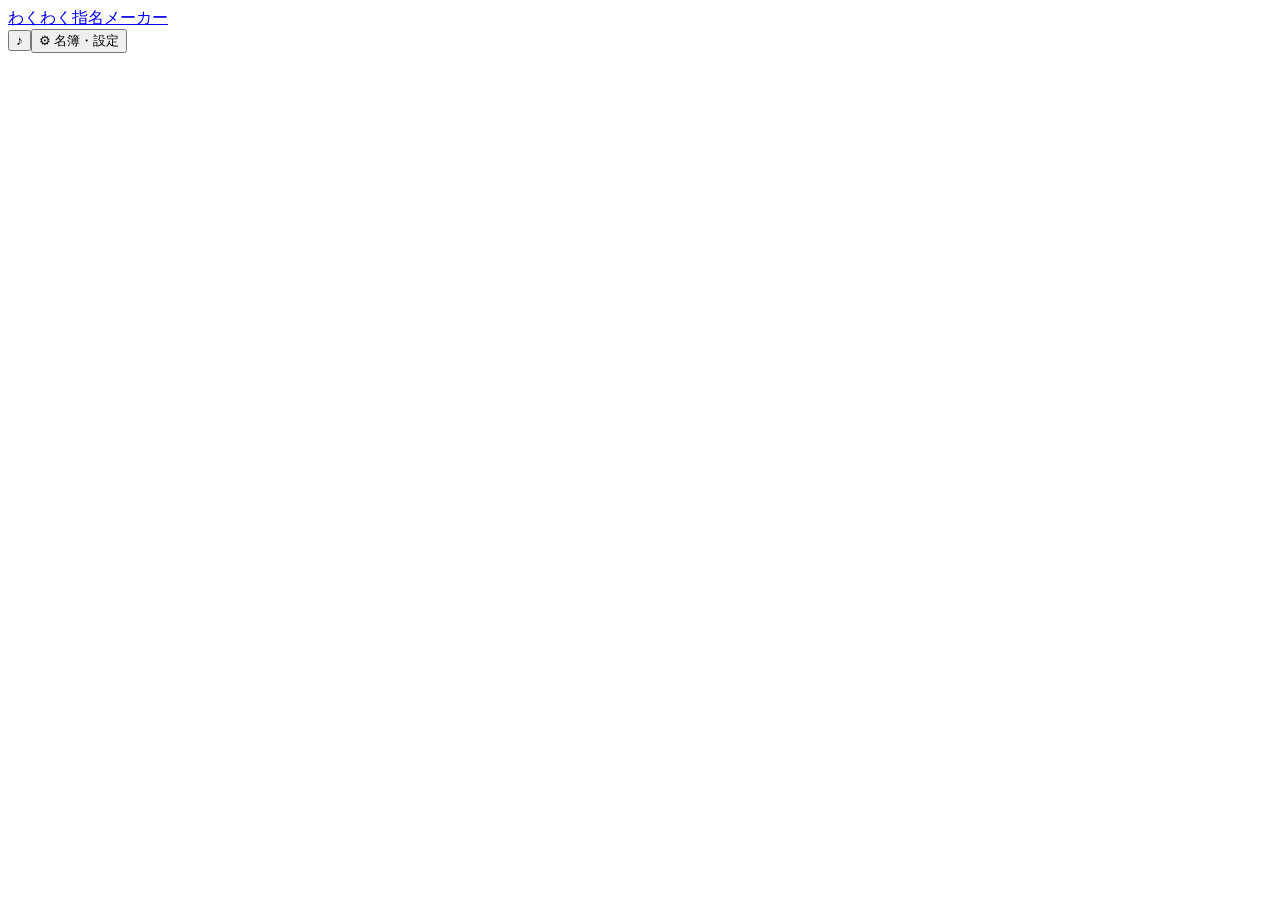
==== index.html @ ee7189a1 "Add application shell" ====
<!doctype html>
<html lang="ja">
<head>
  <meta charset="utf-8">
  <meta name="viewport" content="width=device-width, initial-scale=1">
  <title>わくわく指名メーカー</title>
  <link rel="stylesheet" href="style.css">
</head>
<body>
  <header class="topbar">
    <a class="brand" href="#home">わくわく<span>指名</span>メーカー</a>
    <div class="top-actions"><button id="soundButton" class="icon-button" aria-label="音のオンオフ">♪</button><button id="settingsButton" class="plain-button">⚙ 名簿・設定</button></div>
  </header>
  <main id="app"></main>
  <dialog id="settingsDialog"></dialog>
  <dialog id="historyDialog"></dialog>
  <script src="app.js"></script>
</body>
</html>
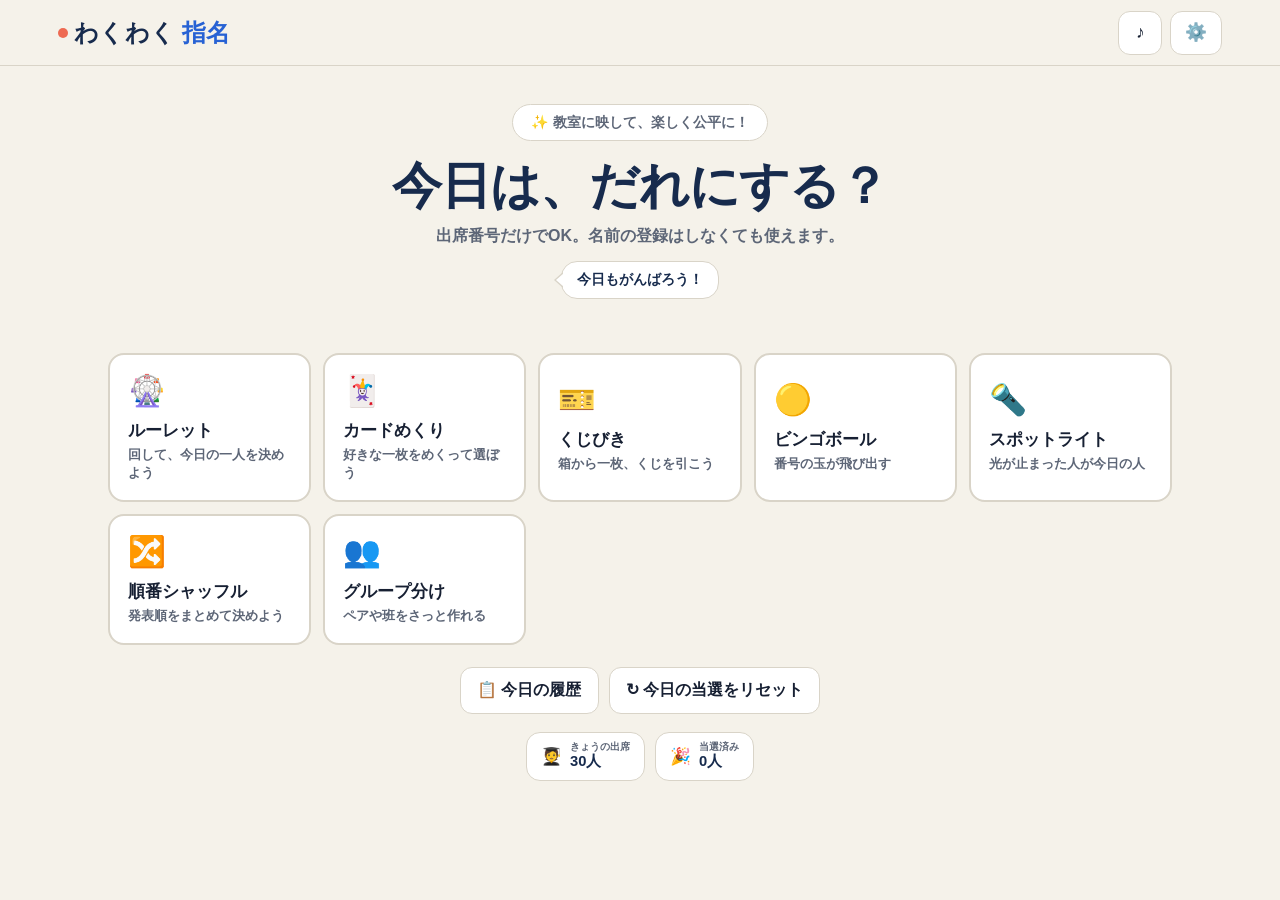
==== commit b34e2133: "Rename わくわく指名 (1).html to index.html" ====
--- a/index.html
+++ b/index.html
@@ -1,19 +1,691 @@
 <!doctype html>
 <html lang="ja">
 <head>
-  <meta charset="utf-8">
-  <meta name="viewport" content="width=device-width, initial-scale=1">
-  <title>わくわく指名メーカー</title>
-  <link rel="stylesheet" href="style.css">
+<meta charset="UTF-8">
+<meta name="viewport" content="width=device-width, initial-scale=1, maximum-scale=1">
+<title>わくわく指名</title>
+<style>
+:root{
+  --ink:#172033; --sub:#5d6677; --navy:#172b4d;
+  --blue:#2762d4; --blue-dark:#1c4fc0;
+  --sky:#eef2f8; --amber:#e7a72d; --amber-dark:#c98d17;
+  --coral:#ee6a52; --coral-dark:#d94f38; --green:#2f8b68; --violet:#8558c7;
+  --line:#d9d4c8; --paper:#f5f2ea;
+  --shadow:0 18px 50px rgba(23,32,51,.09);
+  --shadow-lg:0 22px 55px rgba(23,32,51,.16);
+  --r-lg:22px; --r-md:16px; --r-sm:10px;
+}
+*{box-sizing:border-box}
+html,body{height:100%}
+button,a,input,.chip,.mode-card,.draw-card,.person-tile{touch-action:manipulation;-webkit-tap-highlight-color:transparent}
+body{
+  margin:0;color:var(--ink);
+  font-family:"Hiragino Sans","Hiragino Kaku Gothic ProN","Yu Gothic UI","Yu Gothic",sans-serif;
+  background:var(--paper);
+  min-height:100vh;
+}
+button{font:inherit;color:inherit;border:0;cursor:pointer;background:none}
+h1,h2,h3{font-weight:900}
+.topbar{height:66px;padding:0 4.5vw;display:flex;align-items:center;justify-content:space-between;background:rgba(245,242,234,.94);border-bottom:1px solid var(--line);backdrop-filter:blur(10px);position:sticky;top:0;z-index:5}
+.brand{font-size:clamp(1.15rem,2.2vw,1.5rem);font-weight:900;color:var(--navy);letter-spacing:.02em;display:flex;align-items:center;gap:6px}
+.brand .dot{width:10px;height:10px;border-radius:50%;background:var(--coral);display:inline-block}
+.top-actions{display:flex;gap:8px}
+.icon-button{background:#fff;border:1px solid var(--line);border-radius:12px;min-width:44px;min-height:44px;padding:9px 14px;font-size:1.1rem;transition:.15s}
+.icon-button:hover{transform:translateY(-1px);box-shadow:var(--shadow)}
+.icon-button:active{transform:translateY(0);background:var(--sky)}
+main{max-width:1180px;margin:auto;padding:30px 4.5vw 60px}
+.hero{text-align:center;padding:8px 0 24px}
+.hero .notice{background:#fff;border:1px solid var(--line);border-radius:999px;padding:8px 18px;display:inline-flex;gap:8px;color:var(--sub);font-weight:700;font-size:.88rem}
+.hero h1{font-size:clamp(1.85rem,4.4vw,3.1rem);margin:12px 0 6px;color:var(--navy);letter-spacing:-.02em}
+.hero p{color:var(--sub);font-weight:600;margin:0}
+.navi-comment{display:flex;align-items:center;justify-content:center;gap:10px;margin:14px 0 4px;flex-wrap:wrap}
+.navi-avatar{width:60px;height:60px;object-fit:contain;flex-shrink:0}
+.navi-bubble{position:relative;background:#fff;border:1px solid var(--line);border-radius:16px;padding:9px 15px;font-weight:800;font-size:.85rem;color:var(--navy);max-width:min(280px,80vw)}
+.navi-bubble:before,.navi-bubble:after{content:"";position:absolute;top:50%;transform:translateY(-50%);border-style:solid;border-color:transparent}
+.navi-bubble:before{left:-8px;border-width:8px 9px 8px 0;border-right-color:var(--line)}
+.navi-bubble:after{left:-6.5px;border-width:7px 8px 7px 0;border-right-color:#fff}
+@media(max-width:480px){
+  .navi-comment{flex-direction:column;gap:4px}
+  .navi-bubble:before,.navi-bubble:after{display:none}
+}
+.mode-grid{display:grid;grid-template-columns:repeat(auto-fit,minmax(185px,1fr));gap:12px;margin-top:26px}
+.mode-card{appearance:none;min-height:118px;padding:18px;border-radius:var(--r-md);text-align:left;background:#fff;border:2px solid var(--line);transition:.15s border-color,.15s transform,.15s box-shadow}
+.mode-card:hover{transform:translateY(-2px);border-color:var(--blue);box-shadow:var(--shadow)}
+.mode-card:active{transform:translateY(0)}
+.mode-card .emoji{font-size:1.9rem;display:block;margin-bottom:10px}
+.mode-card h2{font-size:1.05rem;margin:0 0 4px}
+.mode-card p{margin:0;color:var(--sub);font-size:.82rem;font-weight:600}
+.home-tools{margin-top:22px;display:flex;justify-content:center;gap:10px;flex-wrap:wrap}
+.tool-button{border-radius:12px;background:#fff;padding:12px 16px;min-height:44px;border:1px solid var(--line);font-weight:800;transition:.15s}
+.tool-button:hover{transform:translateY(-1px);box-shadow:var(--shadow)}
+.tool-button:active{transform:translateY(0);background:var(--sky)}
+.roster-status{display:flex;justify-content:center;gap:10px;flex-wrap:wrap;margin-top:18px}
+.status-pill{display:flex;align-items:center;gap:8px;background:#fff;border:1px solid var(--line);border-radius:14px;padding:9px 14px;min-height:46px}
+.status-pill .ic{font-size:1.05rem}
+.status-pill .lb{display:block;font-size:.62rem;font-weight:800;color:var(--sub);line-height:1.1}
+.status-pill .vl{display:block;font-size:.92rem;font-weight:900;line-height:1.2;color:var(--navy)}
+.screen{min-height:70vh}
+.mode-head{display:flex;align-items:center;gap:16px;justify-content:space-between;margin-bottom:16px;flex-wrap:wrap}
+.back{color:var(--blue);font-weight:800;padding:11px 4px;min-height:44px}
+.mode-head h1{margin:0;font-size:clamp(1.35rem,2.8vw,1.85rem);color:var(--navy)}
+.setup{background:#fff;border:1px solid var(--line);border-radius:var(--r-md);padding:14px 18px;display:flex;align-items:center;justify-content:center;gap:22px;flex-wrap:wrap}
+.setup label{font-weight:800;display:flex;align-items:center;gap:8px}
+.stepper{display:inline-flex;align-items:center;gap:2px;background:var(--sky);border-radius:12px;padding:3px}
+.stepper button{width:44px;height:44px;border-radius:9px;background:#fff;font-weight:900;font-size:1.15rem;border:1px solid var(--line)}
+.stepper button:active{background:var(--sky)}
+.stepper span{min-width:30px;text-align:center;font-weight:900}
+.switch2{display:inline-flex;align-items:center;gap:8px;cursor:pointer;user-select:none}
+.switch2 input{display:none}
+.switch2 .track{width:42px;height:24px;border-radius:99px;background:#d7e0ee;position:relative;transition:.15s}
+.switch2 .track:before{content:"";position:absolute;width:18px;height:18px;border-radius:50%;background:#fff;top:3px;left:3px;transition:.18s;box-shadow:0 1px 3px rgba(0,0,0,.3)}
+.switch2 input:checked + .track{background:var(--blue)}
+.switch2 input:checked + .track:before{left:21px}
+.stage{margin-top:20px;min-height:420px;padding:22px;background:#fff;border:1px solid var(--line);border-radius:var(--r-lg);box-shadow:var(--shadow);display:flex;align-items:center;justify-content:center;flex-direction:column;overflow:hidden;position:relative}
+.action{margin-top:18px;background:var(--blue);color:#fff;border-radius:12px;padding:15px 36px;font-weight:900;font-size:1.1rem;display:block;margin-left:auto;margin-right:auto;transition:.15s}
+.action:hover{transform:translateY(-1px);box-shadow:var(--shadow-lg)}
+.action:active{transform:translateY(0)}
+.action[disabled]{opacity:.5;pointer-events:none}
+.hint{color:var(--sub);font-weight:700;text-align:center}
+
+/* result */
+.result{text-align:center;animation:pop .4s cubic-bezier(.2,1.5,.4,1)}
+.result .label{color:var(--sub);font-weight:800;font-size:1.05rem}
+.result .winner-chip{display:inline-flex;align-items:center;gap:10px;font-size:clamp(2.1rem,6vw,3.8rem);font-weight:900;margin:14px 8px;color:var(--navy);background:#fff;border:2px solid var(--line);border-top:7px solid var(--amber);border-radius:var(--r-lg);padding:10px 30px;box-shadow:var(--shadow-lg)}
+.result .winner-chip small{font-size:.4em;color:#fff;background:var(--coral);border-radius:8px;padding:3px 9px;margin-right:6px}
+@keyframes pop{0%{transform:scale(.55) rotate(-4deg);opacity:0}70%{transform:scale(1.06) rotate(1deg)}100%{transform:scale(1) rotate(0);opacity:1}}
+
+/* confetti */
+.confetti-piece{position:absolute;top:-12px;width:9px;height:14px;opacity:0;border-radius:2px;animation:fall linear forwards}
+@keyframes fall{0%{opacity:1;transform:translateY(0) rotate(0deg)}100%{opacity:.95;transform:translateY(420px) rotate(540deg)}}
+
+/* roulette */
+.svg-label{font-size:12px;font-weight:900;fill:var(--navy)}
+.wheel-wrap{position:relative;width:min(78vw,440px)}
+.wheel-wrap:before{content:"";position:absolute;top:-14px;left:calc(50% - 17px);width:0;height:0;border-left:17px solid transparent;border-right:17px solid transparent;border-top:26px solid var(--coral);z-index:3;filter:drop-shadow(0 3px 2px rgba(0,0,0,.25))}
+.wheel{width:100%;aspect-ratio:1;border-radius:50%;position:relative;box-shadow:0 0 0 10px #fff,0 0 0 12px var(--line),var(--shadow-lg);transition:transform 4.4s cubic-bezier(.13,.7,.1,1)}
+.wheel svg{width:100%;height:100%;display:block;border-radius:50%}
+.wheel-hub{position:absolute;top:50%;left:50%;transform:translate(-50%,-50%);width:19%;aspect-ratio:1;background:#fff;border-radius:50%;box-shadow:0 3px 10px rgba(0,0,0,.25);display:flex;align-items:center;justify-content:center;font-size:1.6rem}
+
+/* cards / tickets */
+.cards{display:grid;grid-template-columns:repeat(auto-fit,minmax(96px,1fr));gap:13px;width:100%;max-width:780px;perspective:800px}
+.draw-card{aspect-ratio:3/4;position:relative;transform-style:preserve-3d;transition:transform .55s cubic-bezier(.3,.9,.3,1)}
+.draw-card .face{position:absolute;inset:0;border-radius:14px;backface-visibility:hidden;display:flex;align-items:center;justify-content:center;font-weight:900}
+.draw-card .front{background:var(--blue);color:#fff;font-size:1.9rem}
+.draw-card .back{background:#fff;color:var(--navy);font-size:1.5rem;transform:rotateY(180deg);border:2px solid var(--amber);flex-direction:column;gap:2px}
+.draw-card .back small{font-size:.55em;color:var(--coral);font-weight:800}
+.draw-card.open{transform:rotateY(180deg)}
+.draw-card.picked-glow .back{box-shadow:0 0 0 5px #fbe6b8,0 6px 24px rgba(231,167,45,.5)}
+.draw-card:not(.open):not(.disabled):hover .front{filter:brightness(1.08)}
+.draw-card.disabled{opacity:.35;pointer-events:none}
+
+/* lottery box */
+.lottery-stage{display:flex;flex-direction:column;align-items:center;gap:14px}
+.lot-box{font-size:6rem;transition:transform .1s}
+.lot-box.shake{animation:shake .55s ease}
+@keyframes shake{0%,100%{transform:rotate(0)}20%{transform:rotate(-9deg)}40%{transform:rotate(8deg)}60%{transform:rotate(-6deg)}80%{transform:rotate(5deg)}}
+.tickets{display:flex;gap:-8px;justify-content:center;flex-wrap:wrap}
+.ticket{width:64px;height:96px;margin-left:-18px;background:#fff;border-radius:8px 8px 4px 4px;box-shadow:0 5px 12px rgba(0,0,0,.14);border:2px solid var(--amber);display:flex;align-items:flex-end;justify-content:center;padding-bottom:8px;font-weight:900;color:var(--navy);transform-origin:bottom center;transition:.35s;position:relative}
+.ticket:first-child{margin-left:0}
+.ticket:nth-child(odd){transform:rotate(-6deg)}
+.ticket:nth-child(even){transform:rotate(5deg)}
+.ticket.drawn{transform:translateY(-46px) rotate(0) scale(1.12);z-index:4;box-shadow:0 14px 26px rgba(0,0,0,.2)}
+.ticket .num{opacity:0}
+.ticket.drawn .num{opacity:1}
+
+/* bingo */
+.bingo-stage{display:flex;flex-direction:column;align-items:center;gap:16px}
+.cage{width:150px;height:150px;border-radius:50%;background:#fff;border:8px solid var(--sky);box-shadow:var(--shadow);display:flex;align-items:center;justify-content:center;position:relative;overflow:hidden}
+.cage.spin .reel{animation:reel .09s linear infinite}
+@keyframes reel{0%{transform:translateY(0)}100%{transform:translateY(-14px)}}
+.reel{font-size:2.6rem;font-weight:900;color:var(--navy)}
+.tray{display:flex;gap:10px;flex-wrap:wrap;justify-content:center;min-height:64px}
+.ball{width:56px;height:56px;border-radius:50%;background:var(--amber);display:grid;place-items:center;font-size:1.15rem;font-weight:900;color:#5a3d09;animation:drop .4s cubic-bezier(.3,1.6,.4,1)}
+@keyframes drop{0%{transform:translateY(-60px) scale(.6);opacity:0}100%{transform:translateY(0) scale(1);opacity:1}}
+
+/* spotlight */
+.spot-field{position:relative;width:100%}
+.spot-grid{display:grid;grid-template-columns:repeat(auto-fit,minmax(108px,1fr));width:100%;gap:11px;position:relative;z-index:1}
+.person-tile{padding:24px 8px;border-radius:var(--r-md);text-align:center;font-weight:900;background:var(--sky);transition:.15s;position:relative}
+.person-tile.lit{background:#fef6dd;box-shadow:0 0 0 4px var(--amber),0 0 30px 4px rgba(231,167,45,.5)}
+.spot-field.dim .person-tile:not(.lit){filter:brightness(.75)}
+.person-tile .no{color:var(--blue);font-size:.75rem;display:block}
+
+/* order + groups */
+.order-list{width:min(640px,100%);display:grid;grid-template-columns:repeat(auto-fit,minmax(118px,1fr));gap:10px}
+.order-item{background:var(--sky);border-radius:var(--r-md);padding:12px;font-weight:900;opacity:0;transform:translateY(14px) scale(.9);animation:riseIn .4s forwards}
+.order-item .badge{display:inline-block;background:var(--blue);color:#fff;border-radius:8px;padding:1px 8px;margin-right:6px;font-size:.85em}
+@keyframes riseIn{to{opacity:1;transform:none}}
+.group-list{display:grid;grid-template-columns:repeat(auto-fit,minmax(175px,1fr));gap:15px;width:100%;max-width:880px}
+.group{border-radius:var(--r-md);padding:14px;background:#fff;border:1px solid var(--line);border-top:7px solid var(--blue);opacity:0;animation:riseIn .4s forwards}
+.group:nth-child(3n+2){border-top-color:var(--coral)}
+.group:nth-child(3n){border-top-color:var(--green)}
+.group h3{margin:0 0 8px;font-size:1rem}
+.group p{margin:6px 0;font-weight:800}
+
+/* dialogs */
+dialog{width:min(760px,94vw);border:0;border-radius:var(--r-lg);padding:0;box-shadow:0 20px 60px rgba(20,35,60,.4)}
+dialog::backdrop{background:rgba(20,35,60,.5)}
+.dialog-body{padding:22px}
+.dialog-head{display:flex;justify-content:space-between;align-items:center}
+.dialog-head h2{margin:0;color:var(--navy)}
+.close{font-size:1.7rem;line-height:1;min-width:44px;min-height:44px}
+.settings-row{display:flex;align-items:center;justify-content:space-between;gap:14px;flex-wrap:wrap;background:var(--sky);border-radius:14px;padding:12px 16px;margin:14px 0}
+.settings-row .lbl{font-weight:800}
+#numGrid{display:grid;grid-template-columns:repeat(auto-fill,minmax(60px,1fr));gap:10px;max-height:38vh;overflow:auto;margin:14px 0;padding:4px}
+.chip{position:relative;border-radius:12px;background:#fff;border:2px solid var(--line);padding:9px 4px 7px;text-align:center;font-weight:900;min-height:56px;display:flex;flex-direction:column;align-items:center;justify-content:center;gap:1px}
+.chip .nm{font-size:.62rem;font-weight:800;color:var(--sub);max-width:100%;overflow:hidden;text-overflow:ellipsis;white-space:nowrap}
+.chip.absent{background:#f2f2f2;border-color:#e3e3e3;color:#b6b6be;text-decoration:line-through}
+.chip .pencil{position:absolute;top:2px;right:2px;width:24px;height:24px;border-radius:50%;background:#fff;border:1px solid var(--line);font-size:.68rem;display:flex;align-items:center;justify-content:center}
+.dialog-actions{display:flex;gap:10px;justify-content:flex-end;flex-wrap:wrap;margin-top:10px}
+.secondary{padding:11px 15px;border-radius:11px;background:var(--sky);font-weight:800}
+.primary{padding:11px 17px;border-radius:11px;background:var(--blue);color:#fff;font-weight:900}
+.history-item{border-bottom:1px solid var(--line);padding:10px 0;font-weight:700}
+.history-item span{color:var(--sub);font-weight:800;font-size:.85rem}
+.empty{color:var(--sub);font-weight:700;text-align:center;padding:25px}
+
+@media(max-width:600px){
+  .topbar{padding:0 15px}
+  .stage{padding:16px 10px}
+  .mode-head{align-items:flex-start;flex-direction:column;gap:4px}
+  .wheel-wrap{width:82vw}
+  .mode-grid{grid-template-columns:repeat(2,minmax(0,1fr))}
+  .mode-card{min-height:106px;padding:14px}
+  .mode-card .emoji{font-size:1.6rem}
+}
+@media(prefers-reduced-motion:reduce){
+  *{animation-duration:.001s !important;transition-duration:.001s !important}
+}
+</style>
 </head>
 <body>
-  <header class="topbar">
-    <a class="brand" href="#home">わくわく<span>指名</span>メーカー</a>
-    <div class="top-actions"><button id="soundButton" class="icon-button" aria-label="音のオンオフ">♪</button><button id="settingsButton" class="plain-button">⚙ 名簿・設定</button></div>
-  </header>
-  <main id="app"></main>
-  <dialog id="settingsDialog"></dialog>
-  <dialog id="historyDialog"></dialog>
-  <script src="app.js"></script>
+<div class="topbar">
+  <div class="brand"><span class="dot"></span>わくわく<span style="color:var(--blue)">指名</span></div>
+  <div class="top-actions">
+    <button class="icon-button" id="soundButton" title="音">♪</button>
+    <button class="icon-button" id="settingsButton" title="出席番号の設定">⚙️</button>
+  </div>
+</div>
+<main><div id="app"></div></main>
+<dialog id="settingsDialog"></dialog>
+<dialog id="historyDialog"></dialog>
+<script>
+const KEY='wakuwaku-shimei-v2';
+const app=document.querySelector('#app'), settingsDlg=document.querySelector('#settingsDialog'), historyDlg=document.querySelector('#historyDialog');
+
+const modes={
+  roulette:{emoji:'🎡',name:'ルーレット',desc:'回して、今日の一人を決めよう'},
+  cards:{emoji:'🃏',name:'カードめくり',desc:'好きな一枚をめくって選ぼう'},
+  lottery:{emoji:'🎫',name:'くじびき',desc:'箱から一枚、くじを引こう'},
+  bingo:{emoji:'🟡',name:'ビンゴボール',desc:'番号の玉が飛び出す'},
+  spot:{emoji:'🔦',name:'スポットライト',desc:'光が止まった人が今日の人'},
+  order:{emoji:'🔀',name:'順番シャッフル',desc:'発表順をまとめて決めよう'},
+  groups:{emoji:'👥',name:'グループ分け',desc:'ペアや班をさっと作れる'}
+};
+
+/* ---------- navi character (TT-sensei/navi-character-) ---------- */
+const NAVI_WEB='https://tt-sensei.github.io/navi-character-/assets/web/characters';
+const NAVI_CHARS=['sora','saku','kai','tsuki','riku','nami'];
+const NAVI_NAMES_JA={sora:'そら',saku:'さく',kai:'かい',tsuki:'つき',riku:'りく',nami:'なみ'};
+const naviUrl=(id,folder,file)=>`${NAVI_WEB}/${id}/${folder}/${file}.webp`;
+const NAVI_SCENES={
+  home:{folder:'expressions',file:'08-celebrating',
+    lines:['がんばって！','さあ、はじめよう！','ファイト！','今日もがんばろう！']},
+  celebrate:{folder:'fullbody',file:'correct',
+    lines:['よくがんばったね！','おめでとう！','やったね、がんばって！','その調子！']}
+};
+function naviComment(key){
+  const scene=NAVI_SCENES[key];
+  const id=NAVI_CHARS[Math.floor(Math.random()*NAVI_CHARS.length)];
+  const line=scene.lines[Math.floor(Math.random()*scene.lines.length)];
+  const alt=`${NAVI_NAMES_JA[id]}が応援している`;
+  return `<div class="navi-comment"><img class="navi-avatar" src="${naviUrl(id,scene.folder,scene.file)}" alt="${esc(alt)}" loading="lazy" onerror="this.style.display='none'"><div class="navi-bubble">${esc(line)}</div></div>`;
+}
+
+/* ---------- data & migration ---------- */
+function loadData(){
+  const raw=localStorage.getItem(KEY);
+  if(raw){ try{return JSON.parse(raw)}catch(e){} }
+  const old=localStorage.getItem('wakuwaku-shimei-v1');
+  if(old){
+    try{
+      const o=JSON.parse(old);
+      const names={}, absent=[];
+      (o.roster||[]).forEach(p=>{ if(p.name && p.name.trim()) names[p.no]=p.name.trim(); else absent.push(p.no); });
+      const migrated={total:(o.roster||[]).length||30, names, absent, useNames:Object.keys(names).length>0, picked:o.picked||[], history:o.history||[], sound:o.sound!==false};
+      localStorage.setItem(KEY,JSON.stringify(migrated));
+      return migrated;
+    }catch(e){}
+  }
+  return {total:30, names:{}, absent:[], useNames:false, picked:[], history:[], sound:true};
+}
+let data=loadData();
+function save(){localStorage.setItem(KEY,JSON.stringify(data))}
+function esc(s){return String(s).replace(/[&<>'"]/g,c=>({'&':'&amp;','<':'&lt;','>':'&gt;',"'":'&#39;','"':'&quot;'}[c]))}
+function shuffle(a){return [...a].sort(()=>Math.random()-.5)}
+function rand(min,max){return Math.random()*(max-min)+min}
+
+function activeList(){
+  const out=[];
+  for(let i=1;i<=data.total;i++){ if(!data.absent.includes(i)) out.push({no:i,name:data.names[i]||''}); }
+  return out;
+}
+function candidates(fair=true){
+  const all=activeList();
+  const unpicked=all.filter(p=>!data.picked.includes(p.no));
+  return (fair && unpicked.length) ? unpicked : all;
+}
+function shortLabel(p){ return (data.useNames && p.name) ? esc(p.name) : `${p.no}`; }
+function record(id,arr){
+  arr.forEach(p=>{ if(!data.picked.includes(p.no)) data.picked.push(p.no); });
+  data.history.unshift({time:new Date().toLocaleTimeString('ja-JP',{hour:'2-digit',minute:'2-digit'}),mode:modes[id].name,names:arr.map(p=>data.useNames&&p.name?`${p.no}番 ${p.name}`:`${p.no}番`)});
+  save();
+}
+
+/* ---------- sound ---------- */
+let actx=null;
+function ac(){ if(!data.sound) return null; if(!actx){ try{actx=new (window.AudioContext||window.webkitAudioContext)()}catch(e){return null} } return actx; }
+function tone(freq,dur,type='sine',gain=.06,delay=0){
+  const c=ac(); if(!c) return;
+  const t0=c.currentTime+delay;
+  const o=c.createOscillator(), g=c.createGain();
+  o.type=type; o.frequency.setValueAtTime(freq,t0);
+  g.gain.setValueAtTime(0,t0);
+  g.gain.linearRampToValueAtTime(gain,t0+.012);
+  g.gain.exponentialRampToValueAtTime(.0008,t0+dur);
+  o.connect(g).connect(c.destination);
+  o.start(t0); o.stop(t0+dur+.02);
+}
+function tick(){ tone(760,.05,'square',.045) }
+function fanfare(){ [523,659,784,1046].forEach((f,i)=>tone(f,.32,'triangle',.07,i*.09)) }
+function whoosh(){ const c=ac(); if(!c) return; const t0=c.currentTime; const o=c.createOscillator(),g=c.createGain(); o.type='sawtooth'; o.frequency.setValueAtTime(90,t0); o.frequency.exponentialRampToValueAtTime(340,t0+.5); g.gain.setValueAtTime(.05,t0); g.gain.exponentialRampToValueAtTime(.001,t0+.5); o.connect(g).connect(c.destination); o.start(t0); o.stop(t0+.52) }
+
+/* ---------- confetti ---------- */
+function confetti(container,n=26){
+  const colors=['#2f6fed','#ff6b6b','#ffc857','#20b287','#8b7bf0'];
+  for(let i=0;i<n;i++){
+    const el=document.createElement('div');
+    el.className='confetti-piece';
+    el.style.left=rand(4,96)+'%';
+    el.style.background=colors[i%colors.length];
+    el.style.animationDuration=rand(.9,1.6)+'s';
+    el.style.animationDelay=rand(0,.35)+'s';
+    el.style.transform=`rotate(${rand(0,360)}deg)`;
+    container.appendChild(el);
+    setTimeout(()=>el.remove(),2200);
+  }
+}
+
+/* ---------- home ---------- */
+function statusLine(){
+  const all=activeList();
+  const won=data.picked.filter(no=>all.some(p=>p.no===no)).length;
+  return `<div class="roster-status">
+    <div class="status-pill"><span class="ic">🧑‍🎓</span><span><span class="lb">きょうの出席</span><span class="vl">${all.length}人</span></span></div>
+    <div class="status-pill"><span class="ic">🎉</span><span><span class="lb">当選済み</span><span class="vl">${won}人</span></span></div>
+  </div>`;
+}
+function home(){
+  app.innerHTML=`
+  <section class="hero">
+    <div class="notice">✨ 教室に映して、楽しく公平に！</div>
+    <h1>今日は、だれにする？</h1>
+    <p>出席番号だけでOK。名前の登録はしなくても使えます。</p>
+    ${naviComment('home')}
+  </section>
+  <section class="mode-grid">
+    ${Object.entries(modes).map(([id,m])=>`<button class="mode-card" data-mode="${id}"><span class="emoji">${m.emoji}</span><h2>${m.name}</h2><p>${m.desc}</p></button>`).join('')}
+  </section>
+  <div class="home-tools">
+    <button class="tool-button" id="historyOpen">📋 今日の履歴</button>
+    <button class="tool-button" id="resetPicked">↻ 今日の当選をリセット</button>
+  </div>
+  ${statusLine()}`;
+  document.querySelectorAll('[data-mode]').forEach(b=>b.onclick=()=>showMode(b.dataset.mode));
+  document.querySelector('#historyOpen').onclick=showHistory;
+  document.querySelector('#resetPicked').onclick=()=>{ if(confirm('今日の当選済み記録をリセットしますか？')){ data.picked=[]; save(); home(); } };
+}
+
+/* ---------- mode screen shell ---------- */
+function showMode(id){
+  const m=modes[id], people=activeList();
+  if(!people.length){ openSettings(); return; }
+  app.innerHTML=`
+  <section class="screen">
+    <div class="mode-head">
+      <button class="back" id="back">← えらび方にもどる</button>
+      <h1>${m.emoji} ${m.name}</h1>
+      <span></span>
+    </div>
+    <div class="setup">
+      <label>選ぶ人数
+        <span class="stepper">
+          <button id="cMinus" type="button">－</button>
+          <span id="cVal">1</span>
+          <button id="cPlus" type="button">＋</button>
+        </span>
+      </label>
+      <label class="switch2"><input type="checkbox" id="fair" checked><span class="track"></span>まだ当たっていない人を優先</label>
+    </div>
+    <div id="stage" class="stage"></div>
+    <button id="start" class="action">スタート！</button>
+  </section>`;
+  document.querySelector('#back').onclick=home;
+  let count=1;
+  const cVal=document.querySelector('#cVal');
+  const maxCount=()=>Math.max(1,Math.min(8,activeList().length));
+  document.querySelector('#cMinus').onclick=()=>{ count=Math.max(1,count-1); cVal.textContent=count; };
+  document.querySelector('#cPlus').onclick=()=>{ count=Math.min(maxCount(),count+1); cVal.textContent=count; };
+  renderStage(id,people);
+  document.querySelector('#fair').onchange=()=>renderStage(id,activeList());
+  document.querySelector('#start').onclick=()=>{
+    renderStage(id,activeList());
+    document.querySelector('#start').textContent='スタート！';
+    run(id,()=>count,()=>document.querySelector('#fair').checked);
+  };
+}
+
+function renderStage(id,people){
+  const stage=document.querySelector('#stage');
+  if(id==='roulette'){
+    stage.innerHTML='<div class="wheel-wrap"><div class="wheel" id="wheel"></div><div class="wheel-hub">🎯</div></div>';
+    drawWheel(shuffle(candidatesForStage()));
+  } else if(id==='cards'){
+    const pool=shuffle(candidatesForStage());
+    stage.innerHTML=`<div class="cards" id="cards">${pool.map(p=>`<div class="draw-card" data-no="${p.no}"><div class="face front">?</div><div class="face back"><small>${p.no}番</small>${shortLabel(p)}</div></div>`).join('')}</div><p class="hint">好きなカードを${1}枚えらぼう（複数選ぶときは続けてめくれます）</p>`;
+  } else if(id==='lottery'){
+    const pool=shuffle(candidatesForStage());
+    stage.innerHTML=`<div class="lottery-stage"><div class="lot-box" id="lotBox">🎁</div><div class="tickets" id="tickets">${pool.map(p=>`<div class="ticket" data-no="${p.no}"><span class="num">${p.no}</span></div>`).join('')}</div><p class="hint">「スタート」で箱をゆらして、くじを引こう</p></div>`;
+  } else if(id==='bingo'){
+    stage.innerHTML=`<div class="bingo-stage"><div class="cage" id="cage"><div class="reel" id="reel">?</div></div><div class="tray" id="tray"></div><p class="hint">玉が飛び出すよ！</p></div>`;
+  } else if(id==='spot'){
+    const pool=candidatesForStage();
+    stage.innerHTML=`<div class="spot-field" id="spotField"><div class="spot-grid" id="spots">${pool.map(p=>`<div class="person-tile" data-no="${p.no}"><span class="no">${p.no}番</span>${data.useNames&&p.name?esc(p.name):''}</div>`).join('')}</div></div>`;
+  } else if(id==='order'){
+    stage.innerHTML='<p class="hint">全員の発表順をシャッフルします。</p>';
+  } else {
+    stage.innerHTML='<p class="hint">人数を選んで、グループを作ろう。</p>';
+  }
+}
+function candidatesForStage(){
+  const fairEl=document.querySelector('#fair');
+  return candidates(fairEl?fairEl.checked:true);
+}
+
+/* ---------- roulette ---------- */
+function drawWheel(people){
+  const wheel=document.querySelector('#wheel'); if(!wheel) return;
+  const n=people.length;
+  const colors=['#ff9a8d','#ffd467','#8cd4b5','#8ec8ff','#b9a6ff','#ff9fb7'];
+  const seg=360/n;
+  let svg=`<svg viewBox="0 0 200 200">`;
+  for(let i=0;i<n;i++){
+    const a0=(i*seg-90)*Math.PI/180, a1=((i+1)*seg-90)*Math.PI/180;
+    const x0=100+96*Math.cos(a0), y0=100+96*Math.sin(a0);
+    const x1=100+96*Math.cos(a1), y1=100+96*Math.sin(a1);
+    const large=seg>180?1:0;
+    svg+=`<path d="M100,100 L${x0.toFixed(2)},${y0.toFixed(2)} A96,96 0 ${large} 1 ${x1.toFixed(2)},${y1.toFixed(2)} Z" fill="${colors[i%colors.length]}" stroke="#fff" stroke-width="1.5"/>`;
+    const mid=(a0+a1)/2, lx=100+64*Math.cos(mid), ly=100+64*Math.sin(mid);
+    svg+=`<text x="${lx.toFixed(2)}" y="${ly.toFixed(2)}" class="svg-label" text-anchor="middle" dominant-baseline="middle" transform="rotate(${(i*seg+seg/2)},${lx.toFixed(2)},${ly.toFixed(2)})">${esc(shortLabel(people[i]))}</text>`;
+  }
+  svg+=`</svg>`;
+  wheel.innerHTML=svg;
+  wheel.dataset.seg=seg;
+  wheel.style.transition='none';
+  wheel.style.transform='rotate(0deg)';
+  void wheel.offsetWidth;
+  wheel.style.transition='';
+}
+function runRoulette(count,fair){
+  const stage=document.querySelector('#stage'), wheel=document.querySelector('#wheel');
+  const winners=[];
+  const spinOnce=()=>{
+    const pool=shuffle(candidates(fair).filter(p=>!winners.some(w=>w.no===p.no)));
+    if(!pool.length || winners.length>=count){ finish(); return; }
+    drawWheel(pool);
+    const seg=360/pool.length;
+    const winnerIdx=Math.floor(Math.random()*pool.length);
+    const winnerObj=pool[winnerIdx];
+    const targetCenter=winnerIdx*seg+seg/2;
+    const spins=5+Math.floor(Math.random()*3);
+    const finalRotation=spins*360 + (360-targetCenter) + rand(-seg*0.28,seg*0.28);
+    whoosh();
+    const tickTimer=setInterval(tick,140);
+    requestAnimationFrame(()=>requestAnimationFrame(()=>{
+      wheel.style.transform=`rotate(${finalRotation}deg)`;
+    }));
+    wheel.addEventListener('transitionend',function done(){
+      wheel.removeEventListener('transitionend',done);
+      clearInterval(tickTimer);
+      winners.push(winnerObj);
+      if(winners.length<count) setTimeout(spinOnce,650);
+      else finish();
+    },{once:true});
+  };
+  function finish(){ record('roulette',winners); result(stage,winners,'ルーレットの結果は…'); }
+  spinOnce();
+}
+
+/* ---------- selection helper ---------- */
+function selectedWinners(n,fair){
+  const list=shuffle(candidates(fair));
+  return list.slice(0,Math.min(n,list.length));
+}
+function result(stage,arr,caption='今日の人は…'){
+  stage.innerHTML=`<div class="result"><div class="label">${caption}</div><div>${arr.map(p=>`<span class="winner-chip"><small>${p.no}番</small>${shortLabel(p)}</span>`).join('')}</div><div class="hint">拍手で応援しよう！</div>${naviComment('celebrate')}</div>`;
+  confetti(stage,Math.min(50,20+arr.length*8));
+  fanfare();
+  const startBtn=document.querySelector('#start');
+  if(startBtn){ startBtn.textContent='もう一度'; startBtn.disabled=false; }
+}
+
+/* ---------- generic run dispatcher ---------- */
+function run(id,getCount,getFair){
+  const count=getCount(), fair=getFair();
+  const stage=document.querySelector('#stage');
+  const startBtn=document.querySelector('#start');
+  if(id==='roulette'){ startBtn.disabled=true; runRoulette(count,fair); return; }
+  if(id==='groups'){
+    const people=activeList();
+    const size=count===1?2:count;
+    const groups=[];
+    shuffle(people).forEach((p,i)=>{ (groups[i%Math.ceil(people.length/size)]??=[]).push(p); });
+    stage.innerHTML=`<div class="group-list">${groups.map((g,i)=>`<div class="group" style="animation-delay:${i*.08}s"><h3>${i+1}グループ</h3>${g.map(p=>`<p>${p.no}番 ${data.useNames&&p.name?esc(p.name):''}</p>`).join('')}</div>`).join('')}</div>`;
+    record('groups',people);
+    tone(700,.12,'triangle',.05);
+    startBtn.textContent='もう一度わける';
+    return;
+  }
+  if(id==='order'){
+    const arr=shuffle(activeList());
+    stage.innerHTML=`<div class="order-list">${arr.map((p,i)=>`<div class="order-item" style="animation-delay:${i*.06}s"><span class="badge">${i+1}</span>${p.no}番${data.useNames&&p.name?' '+esc(p.name):''}</div>`).join('')}</div>`;
+    record('order',arr);
+    tone(700,.12,'triangle',.05);
+    startBtn.textContent='もう一度シャッフル';
+    return;
+  }
+  if(id==='cards'){
+    startBtn.style.display='none';
+    const pool=candidatesForStage();
+    const need=count;
+    let taken=0;
+    const winners=[];
+    document.querySelectorAll('.draw-card').forEach(card=>{
+      card.onclick=()=>{
+        if(card.classList.contains('open')) return;
+        const no=+card.dataset.no, p=pool.find(x=>x.no===no);
+        card.classList.add('open');
+        setTimeout(()=>card.classList.add('picked-glow'),550);
+        tone(880,.14,'triangle',.06);
+        winners.push(p); taken++;
+        document.querySelectorAll('.draw-card:not(.open)').forEach(c=>{ if(taken>=need) c.classList.add('disabled'); });
+        if(taken>=need){
+          setTimeout(()=>{ record('cards',winners); result(stage,winners,'めくれたのは…'); startBtn.style.display=''; },650);
+        }
+      };
+    });
+    return;
+  }
+  if(id==='lottery'){
+    const box=document.querySelector('#lotBox');
+    box.classList.add('shake');
+    startBtn.disabled=true;
+    setTimeout(()=>{
+      box.classList.remove('shake');
+      const pool=candidatesForStage();
+      const winners=selectedWinners(count,fair);
+      const tickets=[...document.querySelectorAll('.ticket')];
+      let i=0;
+      const seq=()=>{
+        if(i>=winners.length){ record('lottery',winners); setTimeout(()=>result(stage,winners,'くじの結果は…'),300); return; }
+        const t=tickets.find(el=>+el.dataset.no===winners[i].no);
+        if(t) t.classList.add('drawn');
+        tone(900,.12,'triangle',.05);
+        i++;
+        setTimeout(seq,420);
+      };
+      seq();
+    },560);
+    return;
+  }
+  if(id==='bingo'){
+    const cage=document.querySelector('#cage'), reel=document.querySelector('#reel'), tray=document.querySelector('#tray');
+    const pool=candidatesForStage();
+    const winners=selectedWinners(count,fair);
+    startBtn.disabled=true;
+    let wi=0;
+    const drawOne=()=>{
+      cage.classList.add('spin');
+      const spin=setInterval(()=>{ reel.textContent=pool[Math.floor(Math.random()*pool.length)].no; },80);
+      setTimeout(()=>{
+        clearInterval(spin);
+        cage.classList.remove('spin');
+        reel.textContent=winners[wi].no;
+        tone(1000,.15,'triangle',.06);
+        const b=document.createElement('div'); b.className='ball'; b.textContent=winners[wi].no; tray.appendChild(b);
+        wi++;
+        if(wi<winners.length) setTimeout(drawOne,450);
+        else setTimeout(()=>{ record('bingo',winners); result(stage,winners,'出てきた番号は…'); },600);
+      },1100);
+    };
+    drawOne();
+    return;
+  }
+  if(id==='spot'){
+    const field=document.querySelector('#spotField');
+    const pool=candidatesForStage();
+    const winners=selectedWinners(count,fair);
+    startBtn.disabled=true;
+    field.classList.add('dim');
+    let wi=0;
+    const FLASHES=10;
+    const sweepOne=(cb)=>{
+      const tiles=[...field.querySelectorAll('.person-tile')];
+      const targetNo=winners[wi].no;
+      let step=0;
+      const sweep=()=>{
+        tiles.forEach(t=>t.classList.remove('lit'));
+        let tile;
+        if(step===FLASHES-1){ tile=field.querySelector(`.person-tile[data-no="${targetNo}"]`); }
+        else{ const r=pool[Math.floor(Math.random()*pool.length)]; tile=field.querySelector(`.person-tile[data-no="${r.no}"]`); }
+        tile.classList.add('lit');
+        tick();
+        step++;
+        if(step<FLASHES){ const delay=55+(step/FLASHES)*190; setTimeout(sweep,delay); }
+        else cb();
+      };
+      sweep();
+    };
+    const seq=()=>{
+      if(wi>=winners.length){ record('spot',winners); setTimeout(()=>result(stage,winners,'スポットが止まったのは…'),350); return; }
+      sweepOne(()=>{ wi++; setTimeout(seq,400); });
+    };
+    seq();
+    return;
+  }
+}
+
+/* ---------- settings ---------- */
+function openSettings(){
+  settingsDlg.innerHTML=`
+  <div class="dialog-body">
+    <div class="dialog-head"><h2>出席番号の設定</h2><button class="close" id="closeSettings">×</button></div>
+    <p class="hint" style="text-align:left">人数を決めたら、お休みの子の番号をタップして外すだけ。名前の入力は必須ではありません。</p>
+    <div class="settings-row">
+      <span class="lbl">クラスの人数</span>
+      <span class="stepper">
+        <button id="tMinus" type="button">－</button>
+        <span id="tVal">${data.total}</span>
+        <button id="tPlus" type="button">＋</button>
+      </span>
+    </div>
+    <div class="settings-row">
+      <label class="switch2"><input type="checkbox" id="useNames" ${data.useNames?'checked':''}><span class="track"></span>名前も表示する（にんい）</label>
+    </div>
+    <div id="numGrid"></div>
+    <div class="dialog-actions">
+      <button class="secondary" id="allPresent">全員出席にする</button>
+    </div>
+  </div>`;
+  settingsDlg.showModal();
+  renderGrid();
+  document.querySelector('#closeSettings').onclick=()=>{ settingsDlg.close(); home(); };
+  document.querySelector('#tMinus').onclick=()=>{ if(data.total>1){ data.total--; data.absent=data.absent.filter(n=>n<=data.total); save(); document.querySelector('#tVal').textContent=data.total; renderGrid(); } };
+  document.querySelector('#tPlus').onclick=()=>{ if(data.total<40){ data.total++; save(); document.querySelector('#tVal').textContent=data.total; renderGrid(); } };
+  document.querySelector('#useNames').onchange=(e)=>{ data.useNames=e.target.checked; save(); renderGrid(); };
+  document.querySelector('#allPresent').onclick=()=>{ data.absent=[]; save(); renderGrid(); };
+}
+function renderGrid(){
+  const grid=document.querySelector('#numGrid');
+  let html='';
+  for(let i=1;i<=data.total;i++){
+    const isAbsent=data.absent.includes(i);
+    const nm=data.names[i]||'';
+    html+=`<div class="chip ${isAbsent?'absent':''}" data-no="${i}">
+      ${data.useNames?`<button class="pencil" data-edit="${i}" title="名前を編集">✎</button>`:''}
+      <span>${i}</span>
+      ${data.useNames&&nm?`<span class="nm">${esc(nm)}</span>`:''}
+    </div>`;
+  }
+  grid.innerHTML=html;
+  grid.querySelectorAll('.chip').forEach(chip=>{
+    chip.onclick=(e)=>{
+      if(e.target.closest('[data-edit]')) return;
+      const no=+chip.dataset.no;
+      if(data.absent.includes(no)) data.absent=data.absent.filter(n=>n!==no);
+      else data.absent.push(no);
+      save();
+      chip.classList.toggle('absent');
+    };
+  });
+  grid.querySelectorAll('[data-edit]').forEach(btn=>{
+    btn.onclick=(e)=>{
+      e.stopPropagation();
+      const no=+btn.dataset.edit;
+      const nm=prompt(`${no}番の名前（空にすると番号だけになります）`, data.names[no]||'');
+      if(nm!==null){ if(nm.trim()) data.names[no]=nm.trim(); else delete data.names[no]; save(); renderGrid(); }
+    };
+  });
+}
+
+/* ---------- history ---------- */
+function showHistory(){
+  historyDlg.innerHTML=`
+  <div class="dialog-body">
+    <div class="dialog-head"><h2>今日の履歴</h2><button class="close" id="closeHistory">×</button></div>
+    <p class="hint" style="text-align:left">当選済み：${data.picked.length}人 ／ 出席：${activeList().length}人</p>
+    <div>${data.history.length?data.history.map(h=>`<div class="history-item"><span>${h.time}　${h.mode}</span><br>${h.names.join('・')}</div>`).join(''):'<p class="empty">まだ抽選していません。</p>'}</div>
+    <div class="dialog-actions"><button class="secondary" id="clearHistory">履歴を消す</button></div>
+  </div>`;
+  historyDlg.showModal();
+  document.querySelector('#closeHistory').onclick=()=>historyDlg.close();
+  document.querySelector('#clearHistory').onclick=()=>{ if(confirm('履歴をすべて消しますか？')){ data.history=[]; data.picked=[]; save(); historyDlg.close(); home(); } };
+}
+
+/* ---------- boot ---------- */
+document.querySelector('#settingsButton').onclick=openSettings;
+document.querySelector('#soundButton').onclick=()=>{ data.sound=!data.sound; save(); document.querySelector('#soundButton').textContent=data.sound?'♪':'♩'; };
+document.querySelector('#soundButton').textContent=data.sound?'♪':'♩';
+home();
+</script>
 </body>
 </html>
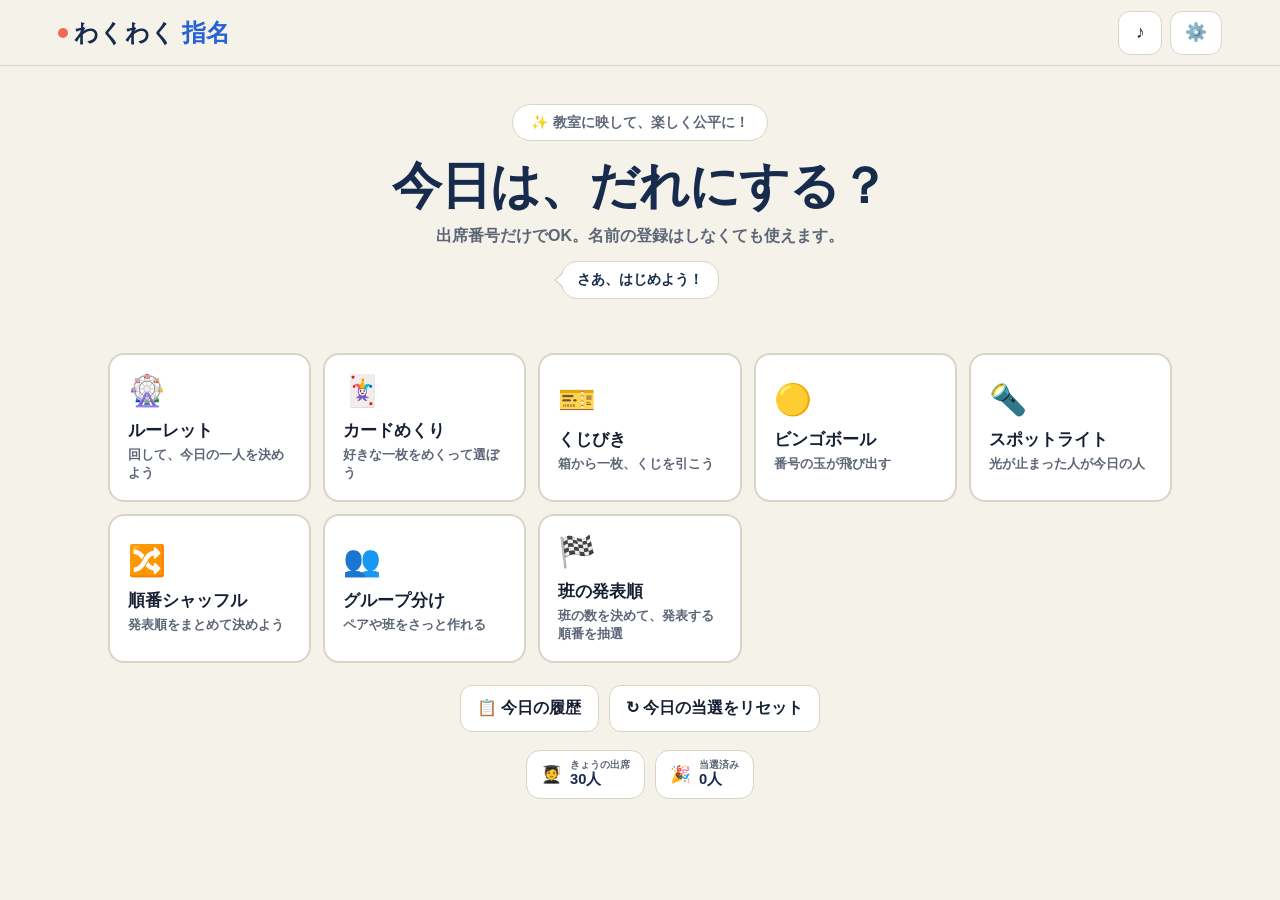
==== commit 19cf082c: "Add randomized team presentation order draw" ====
--- a/index.html
+++ b/index.html
@@ -219,7 +219,8 @@
   bingo:{emoji:'🟡',name:'ビンゴボール',desc:'番号の玉が飛び出す'},
   spot:{emoji:'🔦',name:'スポットライト',desc:'光が止まった人が今日の人'},
   order:{emoji:'🔀',name:'順番シャッフル',desc:'発表順をまとめて決めよう'},
-  groups:{emoji:'👥',name:'グループ分け',desc:'ペアや班をさっと作れる'}
+  groups:{emoji:'👥',name:'グループ分け',desc:'ペアや班をさっと作れる'},
+  teamOrder:{emoji:'🏁',name:'班の発表順',desc:'班の数を決めて、発表する順番を抽選'}
 };
 
 /* ---------- navi character (TT-sensei/navi-character-) ---------- */
@@ -348,7 +349,7 @@
 /* ---------- mode screen shell ---------- */
 function showMode(id){
   const m=modes[id], people=activeList();
-  if(!people.length){ openSettings(); return; }
+  if(!people.length && id!=='teamOrder'){ openSettings(); return; }
   app.innerHTML=`
   <section class="screen">
     <div class="mode-head">
@@ -357,30 +358,31 @@
       <span></span>
     </div>
     <div class="setup">
-      <label>選ぶ人数
+      <label>${id==='teamOrder'?'班の数':'選ぶ人数'}
         <span class="stepper">
           <button id="cMinus" type="button">－</button>
-          <span id="cVal">1</span>
+          <span id="cVal">${id==='teamOrder'?6:1}</span>
           <button id="cPlus" type="button">＋</button>
         </span>
       </label>
-      <label class="switch2"><input type="checkbox" id="fair" checked><span class="track"></span>まだ当たっていない人を優先</label>
+      ${id==='teamOrder'?'':'<label class="switch2"><input type="checkbox" id="fair" checked><span class="track"></span>まだ当たっていない人を優先</label>'}
     </div>
+    <button id="start" class="action">スタート！</button>
     <div id="stage" class="stage"></div>
-    <button id="start" class="action">スタート！</button>
   </section>`;
   document.querySelector('#back').onclick=home;
-  let count=1;
+  let count=id==='teamOrder'?6:1;
   const cVal=document.querySelector('#cVal');
-  const maxCount=()=>Math.max(1,Math.min(8,activeList().length));
+  const maxCount=()=>id==='teamOrder'?20:Math.max(1,Math.min(8,activeList().length));
   document.querySelector('#cMinus').onclick=()=>{ count=Math.max(1,count-1); cVal.textContent=count; };
   document.querySelector('#cPlus').onclick=()=>{ count=Math.min(maxCount(),count+1); cVal.textContent=count; };
   renderStage(id,people);
-  document.querySelector('#fair').onchange=()=>renderStage(id,activeList());
+  const fair=document.querySelector('#fair');
+  if(fair) fair.onchange=()=>renderStage(id,activeList());
   document.querySelector('#start').onclick=()=>{
     renderStage(id,activeList());
     document.querySelector('#start').textContent='スタート！';
-    run(id,()=>count,()=>document.querySelector('#fair').checked);
+    run(id,()=>count,()=>fair?fair.checked:true);
   };
 }
 
@@ -402,6 +404,8 @@
     stage.innerHTML=`<div class="spot-field" id="spotField"><div class="spot-grid" id="spots">${pool.map(p=>`<div class="person-tile" data-no="${p.no}"><span class="no">${p.no}番</span>${data.useNames&&p.name?esc(p.name):''}</div>`).join('')}</div></div>`;
   } else if(id==='order'){
     stage.innerHTML='<p class="hint">全員の発表順をシャッフルします。</p>';
+  } else if(id==='teamOrder'){
+    stage.innerHTML='<p class="hint">班の数を選んで、発表順を決めよう。</p>';
   } else {
     stage.innerHTML='<p class="hint">人数を選んで、グループを作ろう。</p>';
   }
@@ -484,6 +488,15 @@
   const stage=document.querySelector('#stage');
   const startBtn=document.querySelector('#start');
   if(id==='roulette'){ startBtn.disabled=true; runRoulette(count,fair); return; }
+  if(id==='teamOrder'){
+    const order=shuffle(Array.from({length:count},(_,i)=>i+1));
+    stage.innerHTML=`<div class="order-list">${order.map((team,i)=>`<div class="order-item" style="animation-delay:${i*.08}s"><span class="badge">${i+1}番目</span>${team}班</div>`).join('')}</div><p class="hint">この順番で発表しよう！</p>`;
+    data.history.unshift({time:new Date().toLocaleTimeString('ja-JP',{hour:'2-digit',minute:'2-digit'}),mode:modes[id].name,names:order.map((team,i)=>`${i+1}番目：${team}班`)});
+    save();
+    tone(700,.12,'triangle',.05);
+    startBtn.textContent='もう一度抽選';
+    return;
+  }
   if(id==='groups'){
     const people=activeList();
     const size=count===1?2:count;
